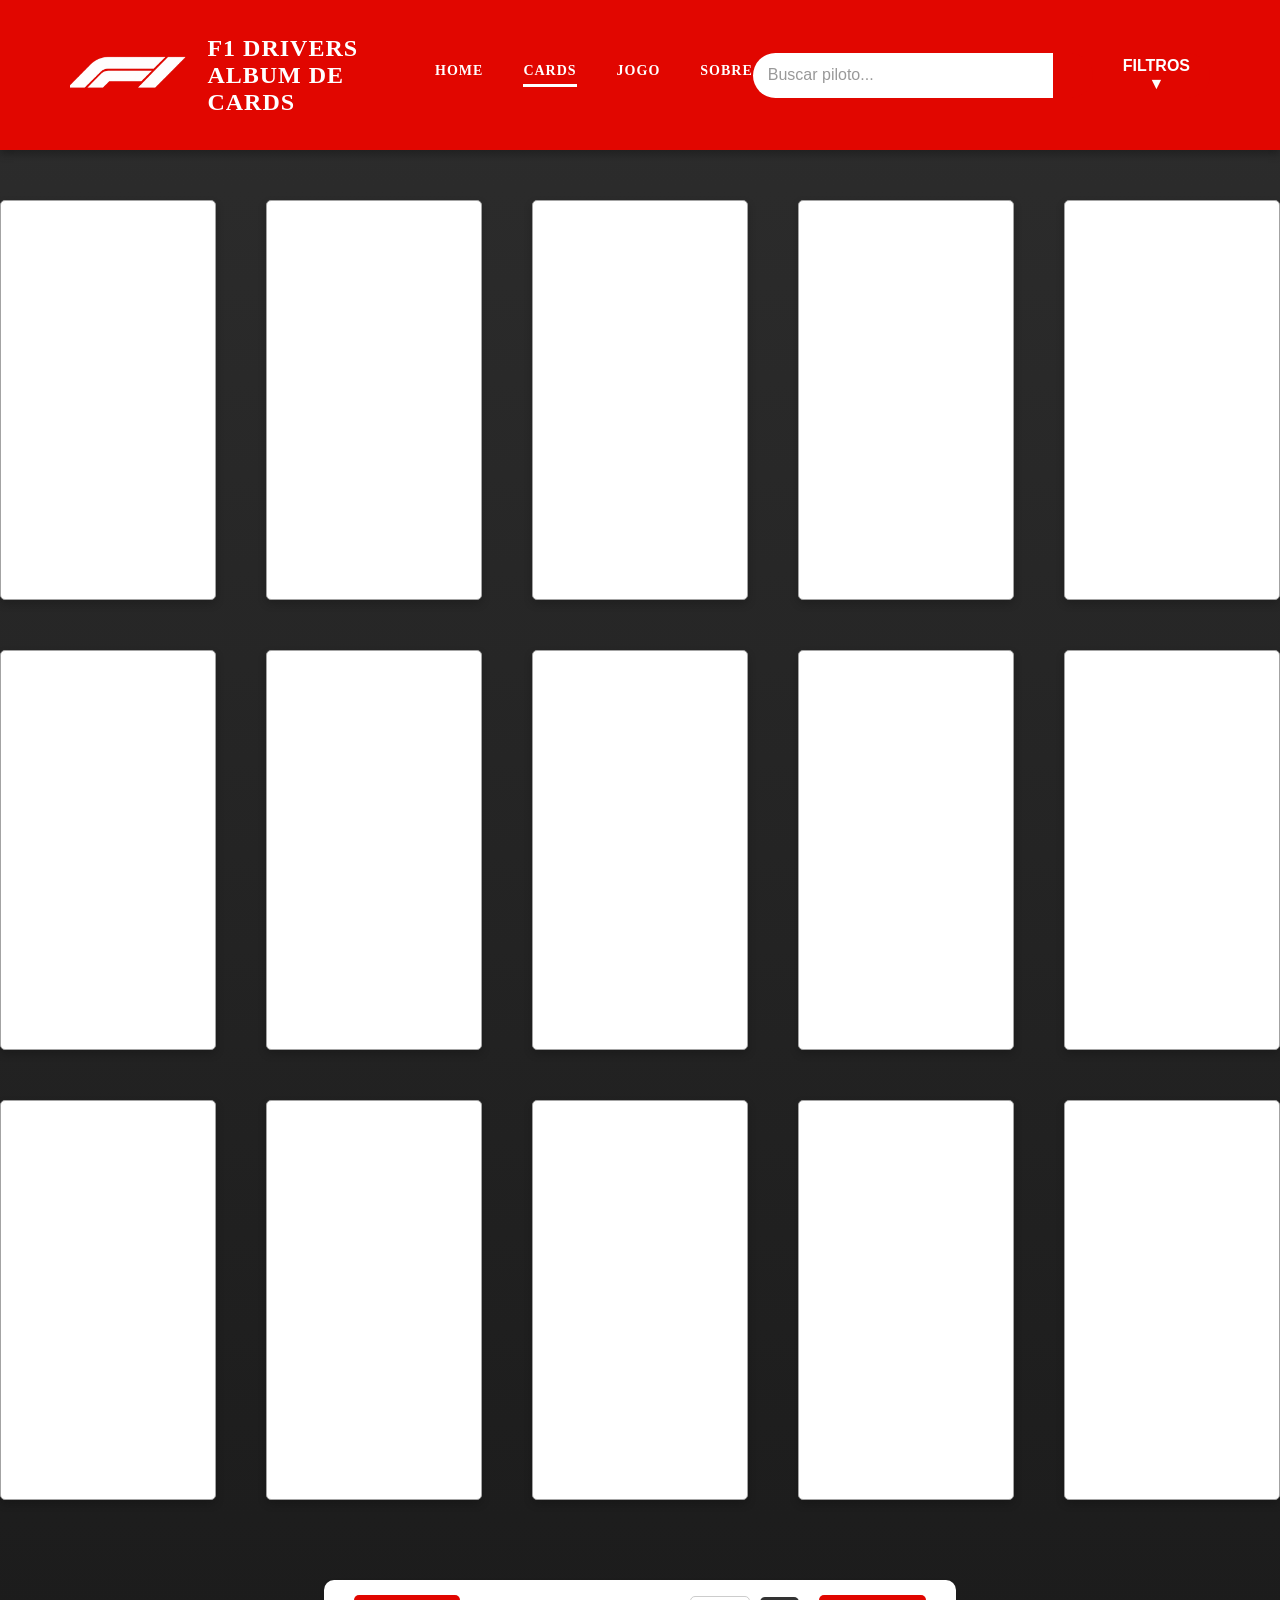
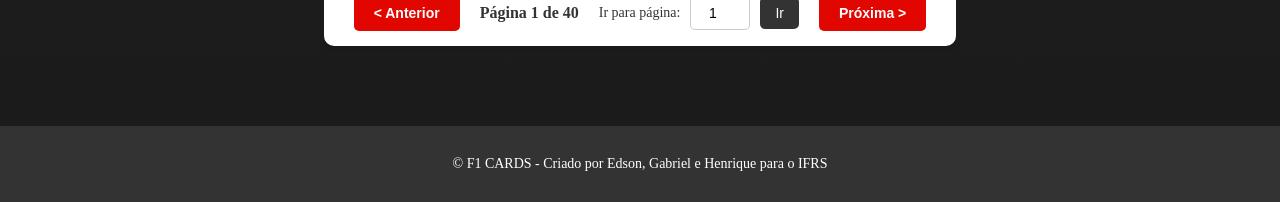
==== index.html @ ffd19ea7 "Initial commit" ====
<!DOCTYPE html>
<html lang="en">
<head>
    <meta charset="UTF-8">
    <meta http-equiv="X-UA-Compatible" content="IE=edge">
    <meta name="viewport" content="width=device-width, initial-scale=1.0">
    <title>Cards</title>
</head>
    <link rel="stylesheet" href="styles.css">
    <link rel="stylesheet" href="prog.js">
<body>
    <div class="header">
        <div class="header-left">
            <div class="logo"><img src="f1logo.png"></div>
            <div class="header-title">F1 DRIVERS ALBUM DE CARDS</div>
        </div>
        <nav class="menu">
            <a href="#" class="menu-link">HOME</a>
            <a href="#" class="menu-link active">CARDS</a>
            <a href="#" class="menu-link">JOGO</a>
            <a href="#" class="menu-link">SOBRE</a>
        </nav>
        <div class="searchbar">
            <form action="">
                <input type="text" placeholder="Buscar piloto..." name="search">
                <button type="submit"><i class="fa fa-search"></i></button>
            </form>
            <button class="filter-btn">FILTROS ▼</button>
        </div>
    </div>
    <div class="corp-1">
        <div class="card"></div>
        <div class="card"></div>
        <div class="card"></div>
        <div class="card"></div>
        <div class="card"></div>
    </div>
    <div class="corp-2">
        <div class="card"></div>
        <div class="card"></div>
        <div class="card"></div>
        <div class="card"></div>
        <div class="card"></div>
    </div>
    <div class="corp-3">
        <div class="card"></div>
        <div class="card"></div>
        <div class="card"></div>
        <div class="card"></div>
        <div class="card"></div>
    </div>

    <div class="pagination-container">
        <div class="pagination">
            <button class="prev-next-btn">&lt; Anterior</button>
            <div class="page-info">Página 1 de 40</div>
            <div class="go-to-page">
                <span>Ir para página:</span>
                <input type="number" value="1" min="1" max="39">
                <button class="go-btn">Ir</button>
            </div>
            <button class="prev-next-btn">Próxima &gt;</button>
        </div>
    </div>

    <footer class="footer">
        <p>&copy; F1 CARDS - Criado por Edson, Gabriel e Henrique para o IFRS</p>
    </footer>
</body>
</html>
---- styles.css ----
* {box-sizing: border-box;}

body {
    margin: 0;
    background: linear-gradient(to bottom, #2d2d2d, #1a1a1a);
}

.header {
    position: static;
    background-color: #e10600;
    height: 150px;
    width: 100%;
    display: flex;
    justify-content: space-between;
    align-items: center;
    box-shadow: 0 4px 8px rgba(0, 0, 0, 0.3);
    padding: 0 70px;
}

.header-left {
    display: flex;
    align-items: center;
    gap: 20px;
}

.logo /*logotipo*/ {
    position: relative;
    display: flex;
    justify-content: baseline;
    height: 200px;
    width: 200px;
}

.header-title {
    color: white;
    font-size: 24px;
    font-weight: bold;
    letter-spacing: 1px;
}

.logo img {
    height: 100%;
    width: 100%;
    object-fit: contain;
}

.searchbar /*barra de pesquisa*/ {
    display: flex;
    align-items: center;
    gap: 10px;
}

.searchbar form {
    display: flex;
    align-items: center;
}

.searchbar input[type=text] /*o input da barra de pesquisa*/ {
    padding: 12px 15px;
    width: 300px;
    font-size: 16px;
    border: none;
    border-radius: 25px 0 0 25px;
    outline: none;
    height: 45px;
    background-color: #ffffff;
    color: #333;
}

.searchbar input[type=text]::placeholder {
    color: #999;
}

.searchbar button /*botão de busca*/ {
    padding: 0 20px;
    height: 45px;
    border: none;
    border-radius: 0 25px 25px 0;
    background: #e10600;
    color: white;
    cursor: pointer;
    display: flex;
    align-items: center;
    justify-content: center;
    font-size: 16px;
}

.searchbar button:hover /*botão ao colocar o mouse em cima*/{
    background: #ff1a1a;
}

.filter-btn {
    padding: 12px 20px;
    height: 45px;
    font-size: 14px;
    font-weight: bold;
    border: none;
    border-radius: 25px;
    background: #e10600;
    color: white;
    cursor: pointer;
    outline: none;
    transition: background-color 0.3s;
}

.filter-btn:hover {
    background: #ff1a1a;
}

.corp-1 /*container dos cards da 1° fileira horizontal*/{
    display: flex;
    justify-content: center;
    gap: 50px;
    margin-top: 50px;
}

.corp-2 /*container dos cards da 2° fileira horizontal*/{
    display: flex;
    justify-content: center;
    gap: 50px;
    margin-top: 50px;
}

.corp-3 /*container dos cards da 3° fileira horizontal*/{
    display: flex;
    justify-content: center;
    gap: 50px;
    margin-top: 50px;
}

.card /*os cards*/{
    background-color: rgb(255, 255, 255);
    height: 400px;
    width: 300px;
    border-radius: 5px;
    border: 1px solid rgb(163, 163, 163);
    box-shadow: 0 4px 8px rgba(0, 0, 0, 0.2);
}

.card:hover /*card ao colocar o mouse em cima*/{
    transform: scale(1.05); /*transição para efeito do card aumentar ao colocar o mouse em cima*/
    transition: .5s ease; /*tempo para completar essa transição*/
    border: 4px solid red;
}

.menu /*barra de menu*/{
    display: flex;
    gap: 40px;
}

.menu-link {
    color: white;
    text-decoration: none;
    font-size: 14px;
    font-weight: bold;
    letter-spacing: 1px;
    transition: all 0.3s;
    padding-bottom: 5px;
}

.menu-link:hover {
    color: #ffd700;
}

.menu-link.active {
    border-bottom: 3px solid white;
}

.pagination-container {
    display: flex;
    justify-content: center;
    margin-top: 80px;
    margin-bottom: 80px;
}

.pagination {
    display: flex;
    align-items: center;
    gap: 20px;
    background-color: white;
    padding: 15px 30px;
    border-radius: 10px;
    box-shadow: 0 2px 5px rgba(0, 0, 0, 0.1);
}

.prev-next-btn {
    padding: 10px 20px;
    background-color: #e10600;
    color: white;
    border: none;
    border-radius: 5px;
    cursor: pointer;
    font-size: 14px;
    font-weight: bold;
    transition: background-color 0.3s;
}

.prev-next-btn:hover {
    background-color: #ff1a1a;
}

.page-info {
    font-size: 16px;
    font-weight: bold;
    color: #333;
}

.go-to-page {
    display: flex;
    align-items: center;
    gap: 10px;
}

.go-to-page span {
    font-size: 14px;
    color: #333;
}

.go-to-page input {
    width: 60px;
    padding: 8px;
    border: 1px solid #ccc;
    border-radius: 5px;
    font-size: 14px;
    text-align: center;
}

.go-btn {
    padding: 8px 15px;
    background-color: #333;
    color: white;
    border: none;
    border-radius: 5px;
    cursor: pointer;
    font-size: 14px;
    transition: background-color 0.3s;
}

.go-btn:hover {
    background-color: #555;
}

.footer {
    background-color: #333;
    color: white;
    padding: 30px;
    text-align: center;
    margin-top: 50px;
}

.footer p {
    margin: 0;
    font-size: 14px;
}
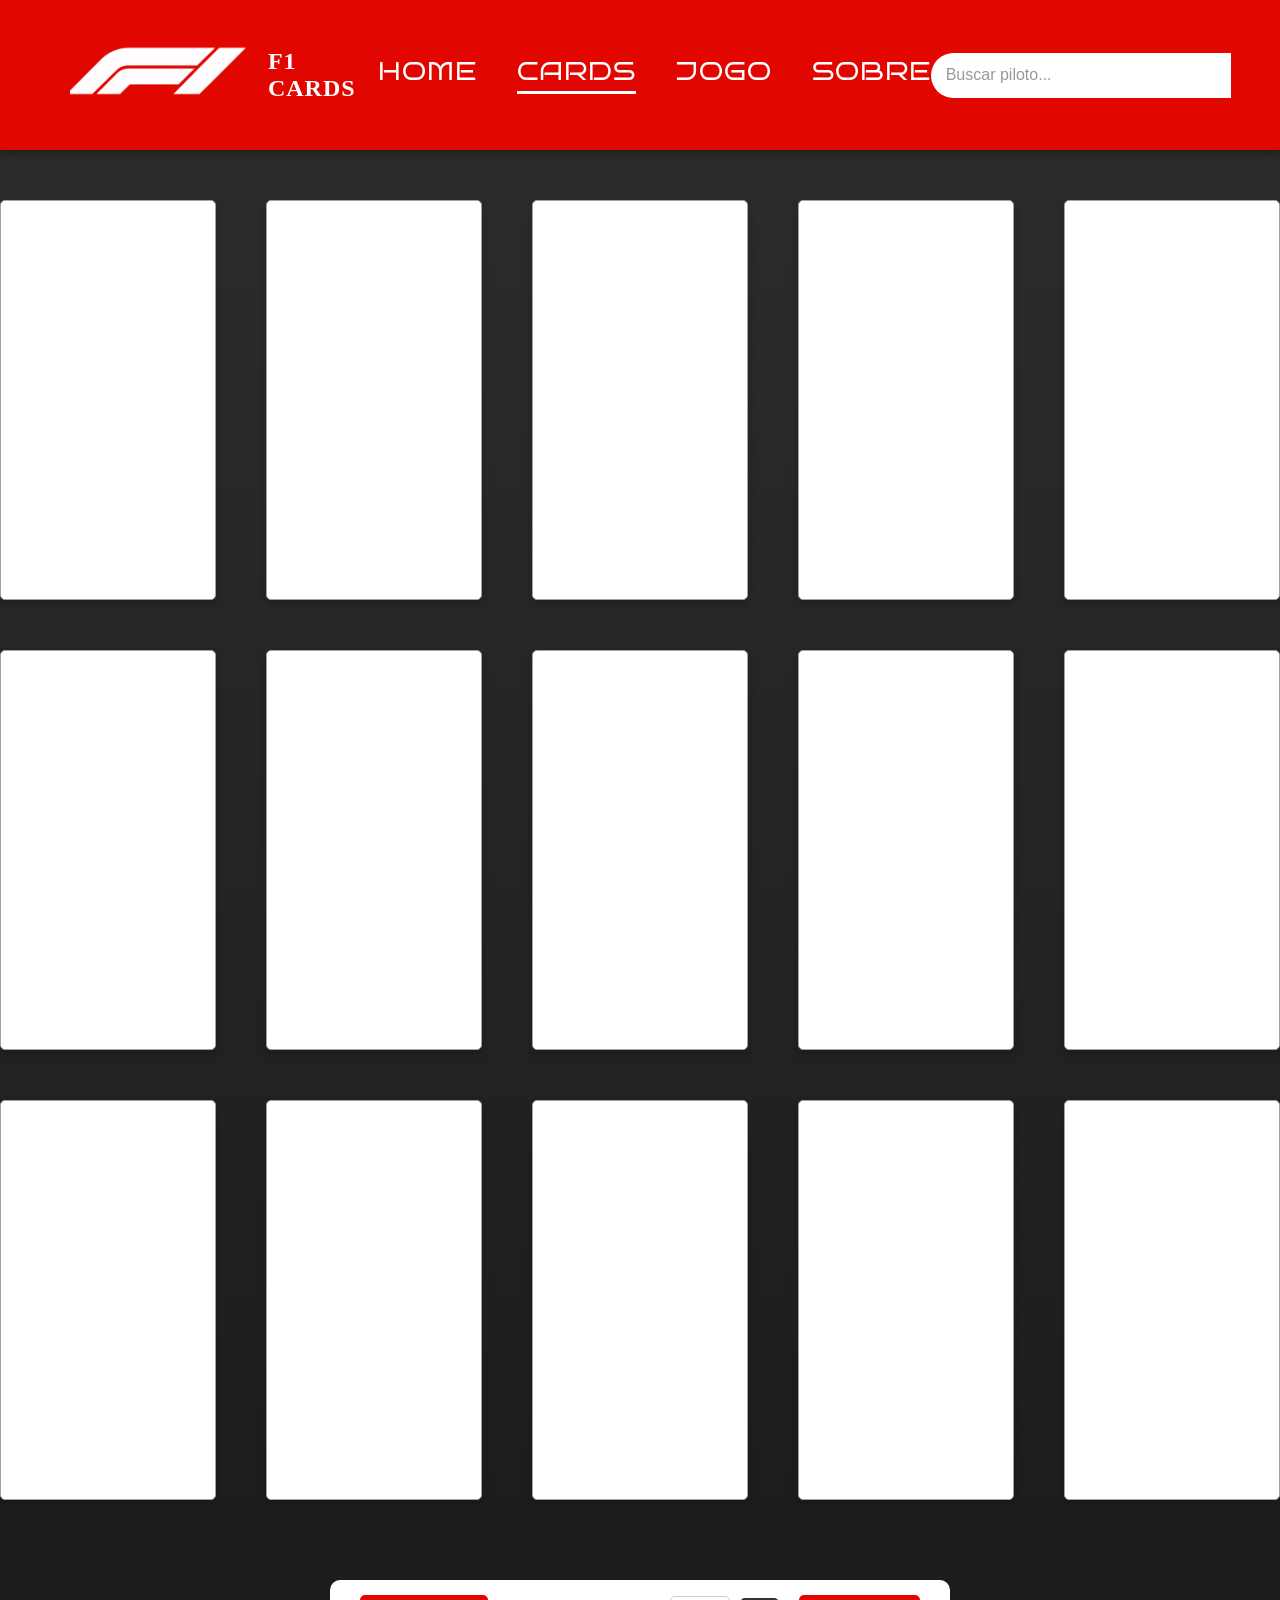
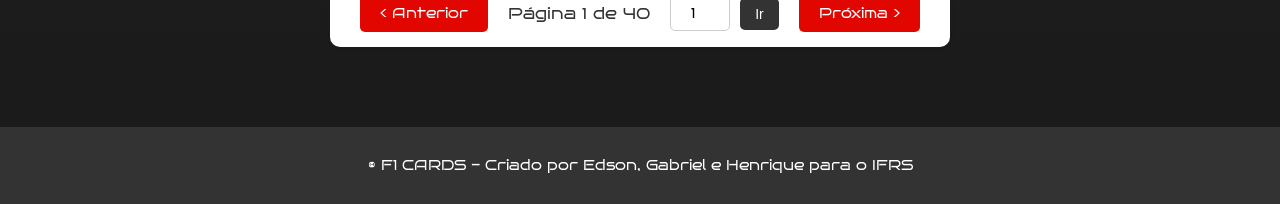
==== commit def6089e: "changes1" ====
--- a/index.html
+++ b/index.html
@@ -12,7 +12,7 @@
     <div class="header">
         <div class="header-left">
             <div class="logo"><img src="f1logo.png"></div>
-            <div class="header-title">F1 DRIVERS ALBUM DE CARDS</div>
+            <div class="header-title">F1 CARDS</div>
         </div>
         <nav class="menu">
             <a href="#" class="menu-link">HOME</a>
@@ -55,7 +55,6 @@
             <button class="prev-next-btn">&lt; Anterior</button>
             <div class="page-info">Página 1 de 40</div>
             <div class="go-to-page">
-                <span>Ir para página:</span>
                 <input type="number" value="1" min="1" max="39">
                 <button class="go-btn">Ir</button>
             </div>
--- a/styles.css
+++ b/styles.css
@@ -1,3 +1,4 @@
+@import url('https://fonts.googleapis.com/css2?family=Bruno+Ace&display=swap');
 * {box-sizing: border-box;}
 
 body {
@@ -5,7 +6,7 @@
     background: linear-gradient(to bottom, #2d2d2d, #1a1a1a);
 }
 
-.header {
+.header /*cabeçalho*/{
     position: static;
     background-color: #e10600;
     height: 150px;
@@ -151,15 +152,20 @@
 .menu-link {
     color: white;
     text-decoration: none;
-    font-size: 14px;
-    font-weight: bold;
+    font-family: "Bruno Ace", sans-serif;
+    font-weight: 400;
+    font-style: normal;
+    font-size: 25px;
     letter-spacing: 1px;
     transition: all 0.3s;
     padding-bottom: 5px;
 }
 
 .menu-link:hover {
-    color: #ffd700;
+    color: #ffffff;
+    background-color: #d10700;
+    padding: 2px;
+    border-radius: 5px;
 }
 
 .menu-link.active {
@@ -190,8 +196,10 @@
     border: none;
     border-radius: 5px;
     cursor: pointer;
-    font-size: 14px;
-    font-weight: bold;
+    font-family: "Bruno Ace", sans-serif;
+    font-weight: 400;
+    font-style: normal;
+    font-size: 14px;
     transition: background-color 0.3s;
 }
 
@@ -201,7 +209,9 @@
 
 .page-info {
     font-size: 16px;
-    font-weight: bold;
+    font-family: "Bruno Ace", sans-serif;
+    font-weight: 400;
+    font-style: normal;
     color: #333;
 }
 
@@ -221,6 +231,9 @@
     padding: 8px;
     border: 1px solid #ccc;
     border-radius: 5px;
+    font-family: "Bruno Ace", sans-serif;
+    font-weight: 400;
+    font-style: normal;
     font-size: 14px;
     text-align: center;
 }
@@ -250,5 +263,8 @@
 
 .footer p {
     margin: 0;
+    font-family: "Bruno Ace", sans-serif;
+    font-weight: 400;
+    font-style: normal;
     font-size: 14px;
 }
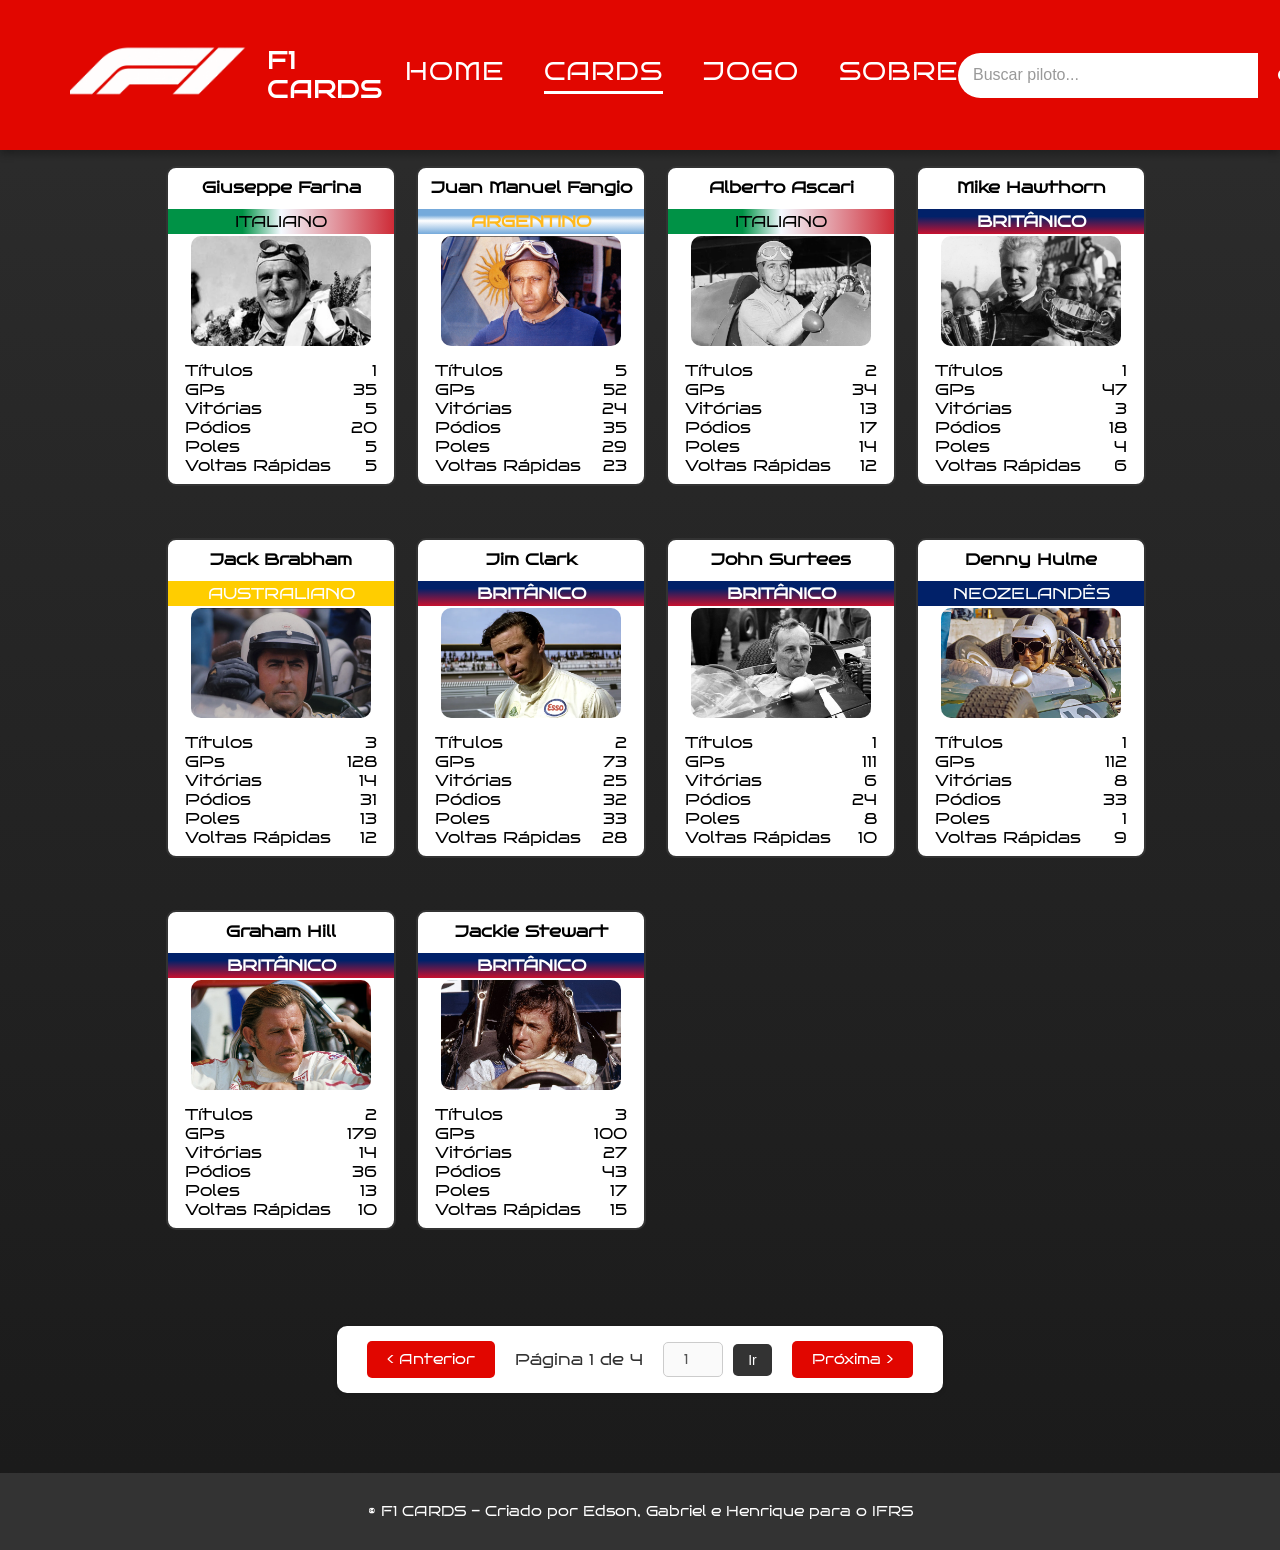
==== commit 62ac559e: "feature: adicionar paginação e busca por nome do piloto" ====
--- a/index.html
+++ b/index.html
@@ -1,64 +1,52 @@
 <!DOCTYPE html>
-<html lang="en">
+<html lang="pt-BR">
 <head>
     <meta charset="UTF-8">
     <meta http-equiv="X-UA-Compatible" content="IE=edge">
     <meta name="viewport" content="width=device-width, initial-scale=1.0">
+    <link rel="stylesheet" href="https://cdnjs.cloudflare.com/ajax/libs/font-awesome/4.7.0/css/font-awesome.min.css">
+    <link rel="stylesheet" href="./assets/css/header.css">
+    <link rel="stylesheet" href="./assets/css/styles.css">
+    <link rel="stylesheet" href="./assets/css/footer.css">
+    <link rel="stylesheet" href="./assets/css/index.css">
+    <link rel="stylesheet" href="./assets/css/nationalityFlag.css">
     <title>Cards</title>
 </head>
-    <link rel="stylesheet" href="styles.css">
-    <link rel="stylesheet" href="prog.js">
 <body>
     <div class="header">
         <div class="header-left">
-            <div class="logo"><img src="f1logo.png"></div>
+            <div class="logo"><img src="./assets/images/f1logo.png" alt="Logo do F1 Cards"></div>
             <div class="header-title">F1 CARDS</div>
         </div>
         <nav class="menu">
-            <a href="#" class="menu-link">HOME</a>
-            <a href="#" class="menu-link active">CARDS</a>
-            <a href="#" class="menu-link">JOGO</a>
+            <a href="./index.html" class="menu-link">HOME</a>
+            <a href="./index.html" class="menu-link active">CARDS</a>
+            <a href="./game/menu.html" class="menu-link">JOGO</a>
             <a href="#" class="menu-link">SOBRE</a>
         </nav>
         <div class="searchbar">
-            <form action="">
-                <input type="text" placeholder="Buscar piloto..." name="search">
+            <form onsubmit="searchDrivers(event)">
+                <input id="input-search" type="text" placeholder="Buscar piloto..." name="search">
                 <button type="submit"><i class="fa fa-search"></i></button>
             </form>
             <button class="filter-btn">FILTROS ▼</button>
         </div>
     </div>
-    <div class="corp-1">
-        <div class="card"></div>
-        <div class="card"></div>
-        <div class="card"></div>
-        <div class="card"></div>
-        <div class="card"></div>
-    </div>
-    <div class="corp-2">
-        <div class="card"></div>
-        <div class="card"></div>
-        <div class="card"></div>
-        <div class="card"></div>
-        <div class="card"></div>
-    </div>
-    <div class="corp-3">
-        <div class="card"></div>
-        <div class="card"></div>
-        <div class="card"></div>
-        <div class="card"></div>
-        <div class="card"></div>
-    </div>
+
+    <main class="main">
+        
+    </main>
+    <div class="no-results hidden">Nenhum resultado encontrado :(</div>
 
     <div class="pagination-container">
         <div class="pagination">
-            <button class="prev-next-btn">&lt; Anterior</button>
+            <button class="prev-next-btn" onclick="previousPage()">&lt; Anterior</button>
             <div class="page-info">Página 1 de 40</div>
             <div class="go-to-page">
-                <input type="number" value="1" min="1" max="39">
-                <button class="go-btn">Ir</button>
+                <input disabled type="number" value="1" min="1" max="39">
+                <button disabled class="go-btn">Ir</button>
             </div>
-            <button class="prev-next-btn">Próxima &gt;</button>
+            <button class="prev-next-btn" onclick="nextPage()">Próxima &gt;</button>
         </div>
     </div>
 
@@ -66,4 +54,6 @@
         <p>&copy; F1 CARDS - Criado por Edson, Gabriel e Henrique para o IFRS</p>
     </footer>
 </body>
+<script src="../assets/js/data/driversData.js"></script>
+<script src="./assets/js/cards.js"></script>
 </html>
--- a/assets/css/header.css
+++ b/assets/css/header.css
@@ -0,0 +1,130 @@
+.header /*cabeçalho*/{
+  position: static;
+  background-color: #e10600;
+  height: 150px;
+  width: 100%;
+  display: flex;
+  justify-content: space-between;
+  align-items: center;
+  box-shadow: 0 4px 8px rgba(0, 0, 0, 0.3);
+  padding: 0 70px;
+}
+
+.header-left {
+  display: flex;
+  align-items: center;
+  gap: 20px;
+}
+
+.logo /*logotipo*/ {
+  position: relative;
+  display: flex;
+  justify-content: baseline;
+  height: 200px;
+  width: 200px;
+}
+
+.header-title {
+  color: white;
+  font-size: 24px;
+  font-weight: bold;
+  letter-spacing: 1px;
+}
+
+.logo img {
+  height: 100%;
+  width: 100%;
+  object-fit: contain;
+}
+
+.searchbar /*barra de pesquisa*/ {
+  display: flex;
+  align-items: center;
+  gap: 10px;
+}
+
+.searchbar form {
+/* .searchbar div { */
+  display: flex;
+  align-items: center;
+}
+
+.searchbar input[type=text] /*o input da barra de pesquisa*/ {
+  padding: 12px 15px;
+  width: 300px;
+  font-size: 16px;
+  border: none;
+  border-radius: 25px 0 0 25px;
+  outline: none;
+  height: 45px;
+  background-color: #ffffff;
+  color: #333;
+}
+
+.searchbar input[type=text]::placeholder {
+  color: #999;
+}
+
+.searchbar button /*botão de busca*/ {
+  padding: 0 20px;
+  height: 45px;
+  border: none;
+  border-radius: 0 25px 25px 0;
+  background: #e10600;
+  color: white;
+  cursor: pointer;
+  display: flex;
+  align-items: center;
+  justify-content: center;
+  font-size: 16px;
+}
+
+.searchbar button:hover /*botão ao colocar o mouse em cima*/{
+  background: #ff1a1a;
+}
+
+.filter-btn {
+  padding: 12px 20px;
+  height: 45px;
+  font-size: 14px;
+  font-weight: bold;
+  border: none;
+  border-radius: 25px;
+  background: #e10600;
+  color: white;
+  cursor: pointer;
+  outline: none;
+  transition: background-color 0.3s;
+}
+
+.filter-btn:hover {
+  background: #ff1a1a;
+}
+
+.menu /*barra de menu*/{
+  display: flex;
+  gap: 40px;
+}
+
+.menu-link {
+  color: white;
+  text-decoration: none;
+  font-family: "Bruno Ace", sans-serif;
+  font-weight: 400;
+  font-style: normal;
+  font-size: 25px;
+  letter-spacing: 1px;
+  transition: all 0.3s;
+  padding-bottom: 5px;
+}
+
+.menu-link:hover {
+  color: #ffffff;
+  background-color: #d10700;
+  padding: 2px;
+  border-radius: 5px;
+}
+
+.menu-link.active {
+  border-bottom: 3px solid white;
+}
--- a/assets/css/styles.css
+++ b/assets/css/styles.css
@@ -0,0 +1,11 @@
+@import url('https://fonts.googleapis.com/css2?family=Bruno+Ace&display=swap');
+
+* {
+    box-sizing: border-box;
+}
+
+body {
+    margin: 0;
+    background: linear-gradient(to bottom, #2d2d2d, #1a1a1a);
+    font-family: "Bruno Ace", sans-serif;
+}
--- a/assets/css/footer.css
+++ b/assets/css/footer.css
@@ -0,0 +1,14 @@
+.footer {
+  background-color: #333;
+  color: white;
+  padding: 30px;
+  text-align: center;
+}
+
+.footer p {
+  margin: 0;
+  font-family: "Bruno Ace", sans-serif;
+  font-weight: 400;
+  font-style: normal;
+  font-size: 14px;
+}
--- a/assets/css/index.css
+++ b/assets/css/index.css
@@ -0,0 +1,169 @@
+.main {
+  display: grid;
+  grid-template-columns: repeat(5, 230px); /* largura do card */
+  gap: 20px;
+  justify-content: center;
+}
+
+.no-results {
+  width: 100%;
+  height: 600px;
+  text-align: center;
+  padding-top: 200px;
+  font-size: 3rem;
+  color: white;
+}
+
+@media (max-width: 1280px) {
+  .main {
+      grid-template-columns: repeat(4, 230px); 
+  }
+}
+
+@media (max-width: 1080px) {
+  .main {
+      grid-template-columns: repeat(3, 230px); 
+  }
+}
+
+@media (max-width: 760px) {
+  .main {
+      grid-template-columns: repeat(2, 230px); 
+  }
+}
+
+.card {
+  width: 230px;
+  height: 320px;
+  border: 2px solid rgb(0, 0, 0, 0.8);
+  border-radius: 10px;
+  background-color: #ffffff;
+  margin: 1rem;
+
+  display: flex;
+  flex-direction: column;
+  align-items: center;
+}
+
+.card:hover {
+  cursor: pointer;
+}
+
+.driver-image {
+  width: 180px;
+  height: 110px;
+}
+
+.driver-image img {
+  width: 100%;
+  height: 100%;
+  border-radius: 10px;
+  object-fit: cover;
+}
+
+.driver-stats {
+  padding: 15px 0;
+  width: 85%;
+}
+
+.stat {
+  display: flex;
+  justify-content: space-between;
+}
+
+.driver-name {
+  margin: 10px 0
+}
+
+.nationality {
+  margin: 2px 0;
+  padding: 3px 0;
+  width: 100%;
+  text-align: center;
+  color: #ffffff;
+}
+
+.pagination-container {
+  display: flex;
+  justify-content: center;
+  margin-top: 80px;
+  margin-bottom: 80px;
+}
+
+.pagination {
+  display: flex;
+  align-items: center;
+  gap: 20px;
+  background-color: white;
+  padding: 15px 30px;
+  border-radius: 10px;
+  box-shadow: 0 2px 5px rgba(0, 0, 0, 0.1);
+}
+
+.prev-next-btn {
+  padding: 10px 20px;
+  background-color: #e10600;
+  color: white;
+  border: none;
+  border-radius: 5px;
+  cursor: pointer;
+  font-family: "Bruno Ace", sans-serif;
+  font-weight: 400;
+  font-style: normal;
+  font-size: 14px;
+  transition: background-color 0.3s;
+}
+
+.prev-next-btn:hover {
+  background-color: #ff1a1a;
+}
+
+.page-info {
+  font-size: 16px;
+  font-family: "Bruno Ace", sans-serif;
+  font-weight: 400;
+  font-style: normal;
+  color: #333;
+}
+
+.go-to-page {
+  display: flex;
+  align-items: center;
+  gap: 10px;
+}
+
+.go-to-page span {
+  font-size: 14px;
+  color: #333;
+}
+
+.go-to-page input {
+  width: 60px;
+  padding: 8px;
+  border: 1px solid #ccc;
+  border-radius: 5px;
+  font-family: "Bruno Ace", sans-serif;
+  font-weight: 400;
+  font-style: normal;
+  font-size: 14px;
+  text-align: center;
+}
+
+.go-btn {
+  padding: 8px 15px;
+  background-color: #333;
+  color: white;
+  border: none;
+  border-radius: 5px;
+  cursor: pointer;
+  font-size: 14px;
+  transition: background-color 0.3s;
+}
+
+.go-btn:hover {
+  background-color: #555;
+}
+
+.hidden {
+  display: none;
+}
--- a/assets/css/nationalityFlag.css
+++ b/assets/css/nationalityFlag.css
@@ -0,0 +1,74 @@
+.argentina {
+  background: linear-gradient(#75AADB 25%, #ffffff 47%, #75AADB 100%);
+  color: #FFB81C;
+  font-weight: bold;
+}
+
+.dourado_australiano {
+  background-color: #FFCD00;
+}
+
+.azul_neozelandes {
+  background-color: #012169;
+}
+
+.alemanha {
+  background: linear-gradient(#000000 25%, #dd0000 47%, #ffcc00 100%);
+}
+
+.italia {
+  background: linear-gradient(to right, #009246 33%, #f4f9ff 50%, #ce2b37 100%);
+  color: #000000;
+}
+
+.holanda {
+  background-color: #ff8700;
+}
+
+.gra_bretanha {
+  background: linear-gradient(#012169 30%, #C8102E 100%);
+  color: #ffffff;
+  font-weight: bold;
+}
+
+.brasil {
+  background: linear-gradient(#009440 40%,#ffcb00 80%);
+  font-weight: bold;
+}
+
+.austria {
+  background: linear-gradient(#ef3340 25%,#ffffff 50%, #ef3340 80%);
+  font-weight: bold;
+  color: #000000;
+}
+
+.americano {
+  background-color: #002147;
+}
+
+.africa-do-sul {
+  background: linear-gradient(150deg, #de3831 10%,#007a4d 30%, #002395 60%, #ffb612 85%, #000000 100%);
+}
+
+.finlandia {
+  background: linear-gradient(#002f6c 40%,#ffffff 60%, #002f6c 70%);
+  color: #ffffff;
+  font-weight: bold;
+}
+
+.franca {
+  background: linear-gradient(to right, #0055a4 33%,#ffffff 33%,#ffffff 66%, #ef4135 66%);
+  color: #000000;
+  font-weight: bold;
+}
+
+.canada {
+  background: linear-gradient(to right, #d80621 25%,#ffffff 25%,#ffffff 75%, #d80621 75%);
+  color: #000000;
+  font-weight: bold;
+}
+
+.espanha {
+  background: linear-gradient(#AA151B 25%,#F4EA09 35%, #F4EA09 45%, #AA151B 70%);
+  font-weight: bold;
+}
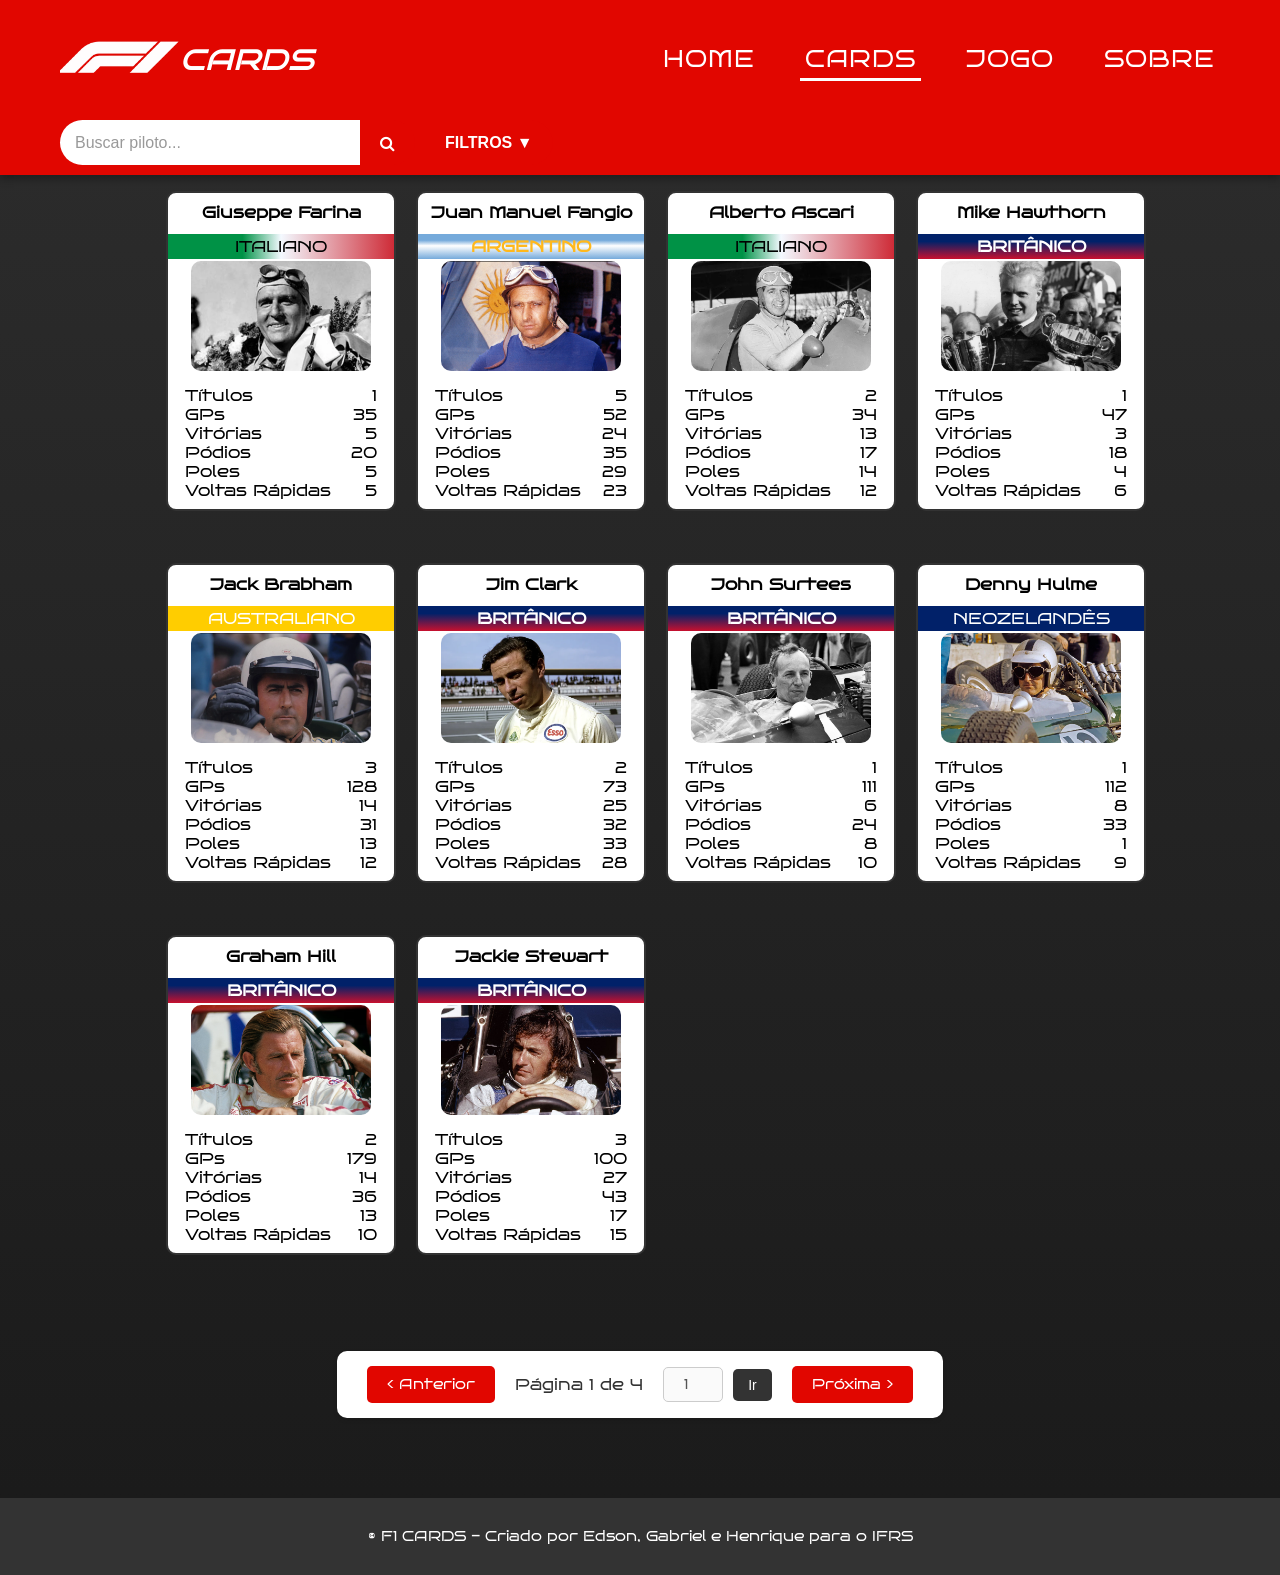
==== commit 4fdc0b1e: "feature: adicionar reponsividade do header" ====
--- a/index.html
+++ b/index.html
@@ -13,29 +13,50 @@
     <title>Cards</title>
 </head>
 <body>
-    <div class="header">
-        <div class="header-left">
-            <div class="logo"><img src="./assets/images/f1logo.png" alt="Logo do F1 Cards"></div>
-            <div class="header-title">F1 CARDS</div>
+    <header class="header">
+        <div class="header-main">
+            <div class="header-left">
+                <div class="logo"><img src="./assets/images/f1logo.png" alt="Logo do F1 Cards"></div>
+                <div class="header-title">CARDS</div>
+            </div>
+            <nav class="menu">
+                <button class="menu-button fa fa-bars" onclick="openMenu()"></button>
+
+                <div class="menu-list">
+                    <a href="./index.html" class="menu-link">HOME</a>
+                    <a href="./index.html" class="menu-link active">CARDS</a>
+                    <a href="./game/menu.html" class="menu-link">JOGO</a>
+                    <a href="#" class="menu-link">SOBRE</a>
+                </div>
+            </nav>
         </div>
-        <nav class="menu">
-            <a href="./index.html" class="menu-link">HOME</a>
-            <a href="./index.html" class="menu-link active">CARDS</a>
-            <a href="./game/menu.html" class="menu-link">JOGO</a>
-            <a href="#" class="menu-link">SOBRE</a>
-        </nav>
         <div class="searchbar">
             <form onsubmit="searchDrivers(event)">
                 <input id="input-search" type="text" placeholder="Buscar piloto..." name="search">
-                <button type="submit"><i class="fa fa-search"></i></button>
+                <button class="d-btn" type="submit"><i class="fa fa-search"></i></button>
             </form>
-            <button class="filter-btn">FILTROS ▼</button>
+            <div class="filter-container">
+                <button class="d-btn filter-btn" onclick="openFilterMenu()">FILTROS ▼</button>
+
+                <div class="filter-menu">
+                    <button class="filter-menu-btn" onclick="applyDriverFilter(titlesDescSort)">Títulos</button>
+                    <button class="filter-menu-btn" onclick="applyDriverFilter(gpsDescSort)">GPs</button>
+                    <button class="filter-menu-btn" onclick="applyDriverFilter(victoriesDescSort)">Vitórias</button>
+                    <button class="filter-menu-btn" onclick="applyDriverFilter(podiumsDescSort)">Pódios</button>
+                    <button class="filter-menu-btn" onclick="applyDriverFilter(polePositionDescSort)">Poles</button>
+                    <button class="filter-menu-btn" onclick="applyDriverFilter(fastestLapDescSort)">Voltas Rápidas</button>
+                </div>
+            </div>
         </div>
-    </div>
+    </header>
 
     <main class="main">
         
     </main>
+    <!-- 
+    A div abaixo serve para informar que 
+    a busca por nome não retornou resultado.
+    -->
     <div class="no-results hidden">Nenhum resultado encontrado :(</div>
 
     <div class="pagination-container">
@@ -56,4 +77,5 @@
 </body>
 <script src="../assets/js/data/driversData.js"></script>
 <script src="./assets/js/cards.js"></script>
+<script src="./assets/js/header.js"></script>
 </html>
--- a/assets/css/header.css
+++ b/assets/css/header.css
@@ -1,32 +1,34 @@
 .header /*cabeçalho*/{
   position: static;
   background-color: #e10600;
-  height: 150px;
   width: 100%;
+  box-shadow: 0 4px 8px rgba(0, 0, 0, 0.3);
+  padding: 0px 60px 10px 60px;
+}
+
+.header-main {
   display: flex;
   justify-content: space-between;
   align-items: center;
-  box-shadow: 0 4px 8px rgba(0, 0, 0, 0.3);
-  padding: 0 70px;
 }
 
 .header-left {
   display: flex;
   align-items: center;
-  gap: 20px;
 }
 
 .logo /*logotipo*/ {
   position: relative;
   display: flex;
   justify-content: baseline;
-  height: 200px;
-  width: 200px;
+  height: 120px;
+  width: 120px;
 }
 
 .header-title {
   color: white;
-  font-size: 24px;
+  font-size: 28px;
+  font-style: italic;
   font-weight: bold;
   letter-spacing: 1px;
 }
@@ -65,7 +67,7 @@
   color: #999;
 }
 
-.searchbar button /*botão de busca*/ {
+.searchbar .d-btn /*botão de busca*/ {
   padding: 0 20px;
   height: 45px;
   border: none;
@@ -79,7 +81,7 @@
   font-size: 16px;
 }
 
-.searchbar button:hover /*botão ao colocar o mouse em cima*/{
+.searchbar .d-btn:hover /*botão ao colocar o mouse em cima*/{
   background: #ff1a1a;
 }
 
@@ -101,9 +103,39 @@
   background: #ff1a1a;
 }
 
-.menu /*barra de menu*/{
+.filter-menu {
+  display: none;
+  position: absolute;
+  min-width: 150px;
+  background-color: white;
+  flex-direction: column;
+}
+
+.filter-menu.open {
+  display: flex;
+}
+
+.filter-menu-btn {
+  padding: 10px;
+  background-color: white;
+  border: none;
+  color: black;
+}
+
+.filter-menu-btn:hover {
+  cursor: pointer;
+  background-color: #ff1a1a;
+  color: white;
+  font-weight: bold;
+}
+
+.menu-list /*barra de menu*/{
   display: flex;
   gap: 40px;
+}
+
+.menu-button {
+  display: none;
 }
 
 .menu-link {
@@ -112,19 +144,76 @@
   font-family: "Bruno Ace", sans-serif;
   font-weight: 400;
   font-style: normal;
-  font-size: 25px;
+  font-size: 23px;
   letter-spacing: 1px;
   transition: all 0.3s;
-  padding-bottom: 5px;
+  padding: 5px 5px;
 }
 
 .menu-link:hover {
   color: #ffffff;
-  background-color: #d10700;
-  padding: 2px;
+  background-color: #ff1a1a;
   border-radius: 5px;
 }
 
 .menu-link.active {
   border-bottom: 3px solid white;
+}
+
+@media (max-width: 1024px) {
+  .menu-button {
+    display: block;
+    background-color: transparent;
+    border: none;
+    color: white;
+    padding: 4px 9px 4px 9px;
+    font-size: 2rem;
+  }
+
+  .menu-button:hover {
+    cursor: pointer;
+    background-color: #ff1a1a;
+    border-radius: 10px;
+  }
+
+  .menu-list.open {
+    display: flex;
+  }
+
+  .menu-list {
+    width: 200px;
+    height: 80vh;
+    background-color: #ffffff;
+    display: none;
+    flex-direction: column;
+    align-items: center;
+    position: absolute;
+    right: 0;
+    gap: 0px;
+    z-index: 3;
+  }
+  
+  .menu-link:hover {
+    border-radius: 0px;
+  }
+
+  .menu-link {
+    color: black;
+    width: 100%;
+    text-align: center;
+    padding: 10px 10px;
+  }
+
+}
+
+@media (max-width: 768px) {
+  .searchbar input[type=text] /*o input da barra de pesquisa*/ {
+    width: 200px;
+  }
+}
+
+@media (max-width: 520px) {
+  .searchbar input[type=text] /*o input da barra de pesquisa*/ {
+    width: 180px;
+  }
 }
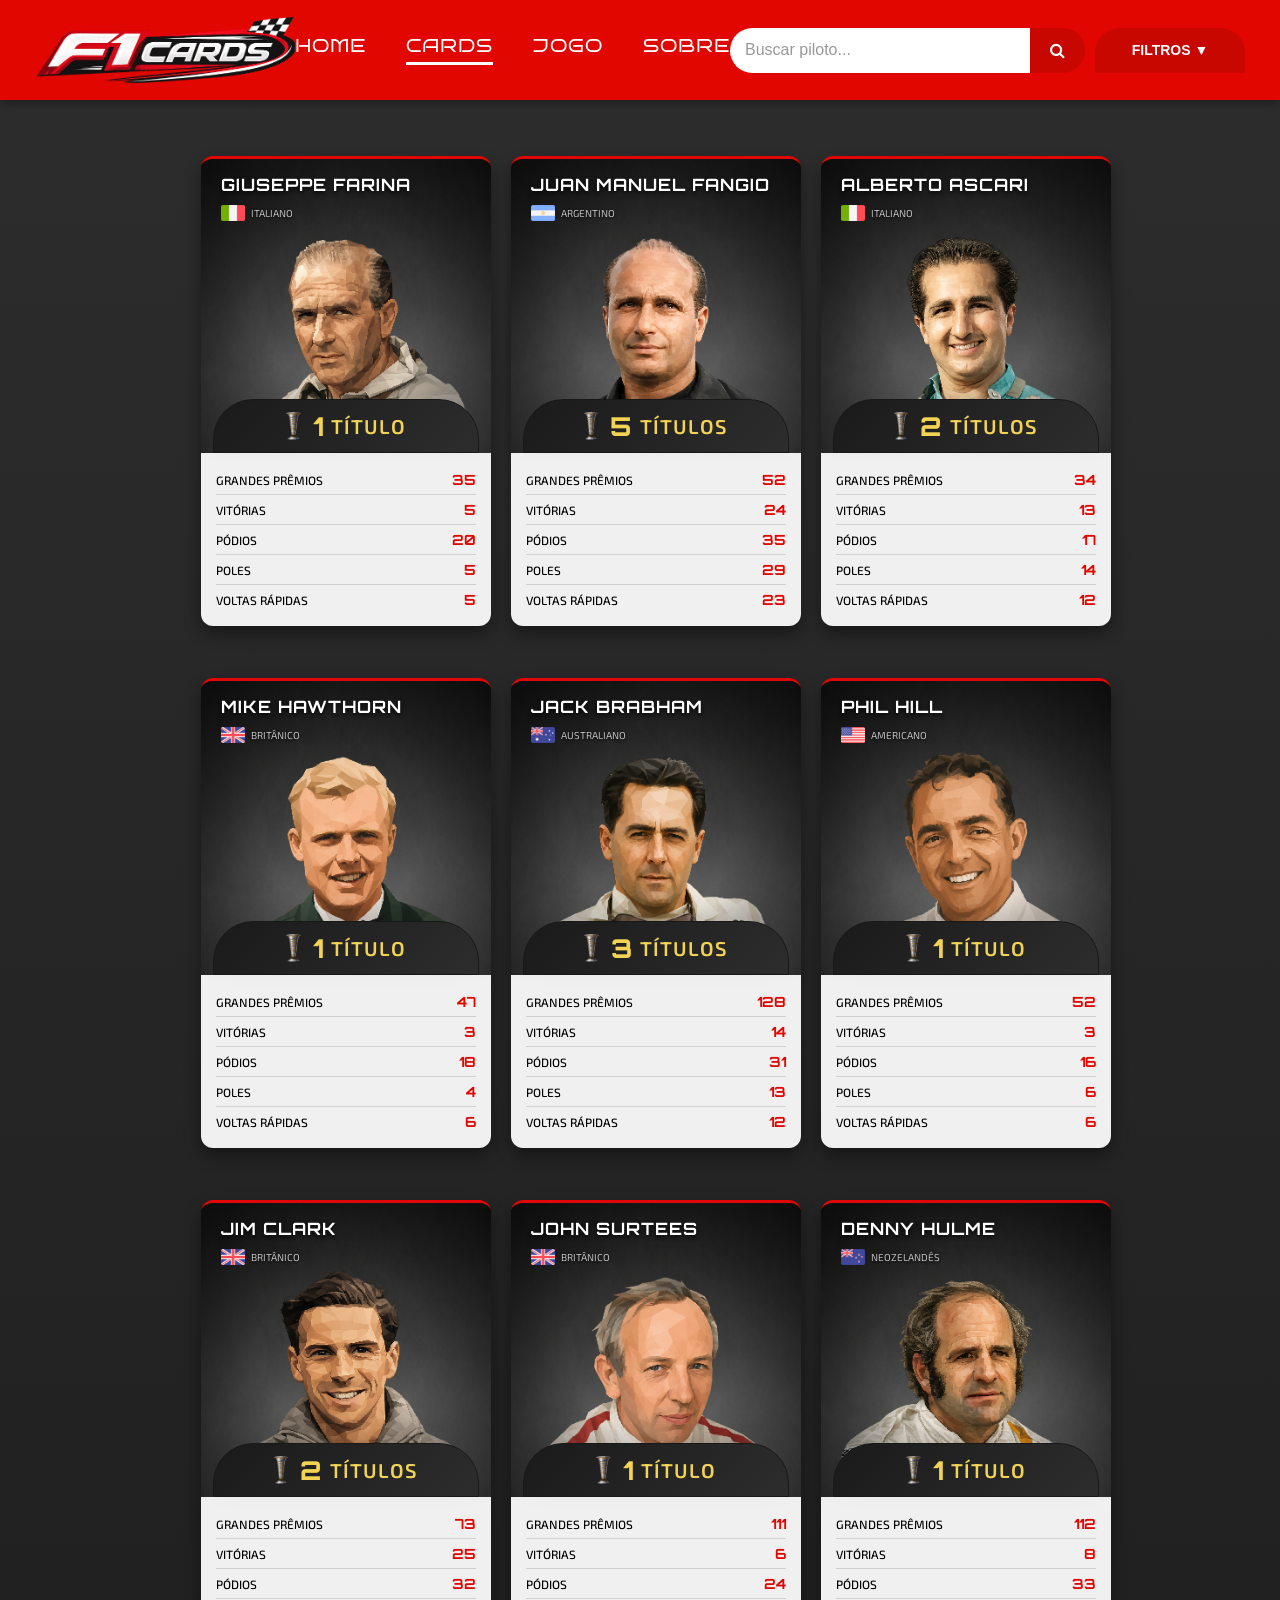
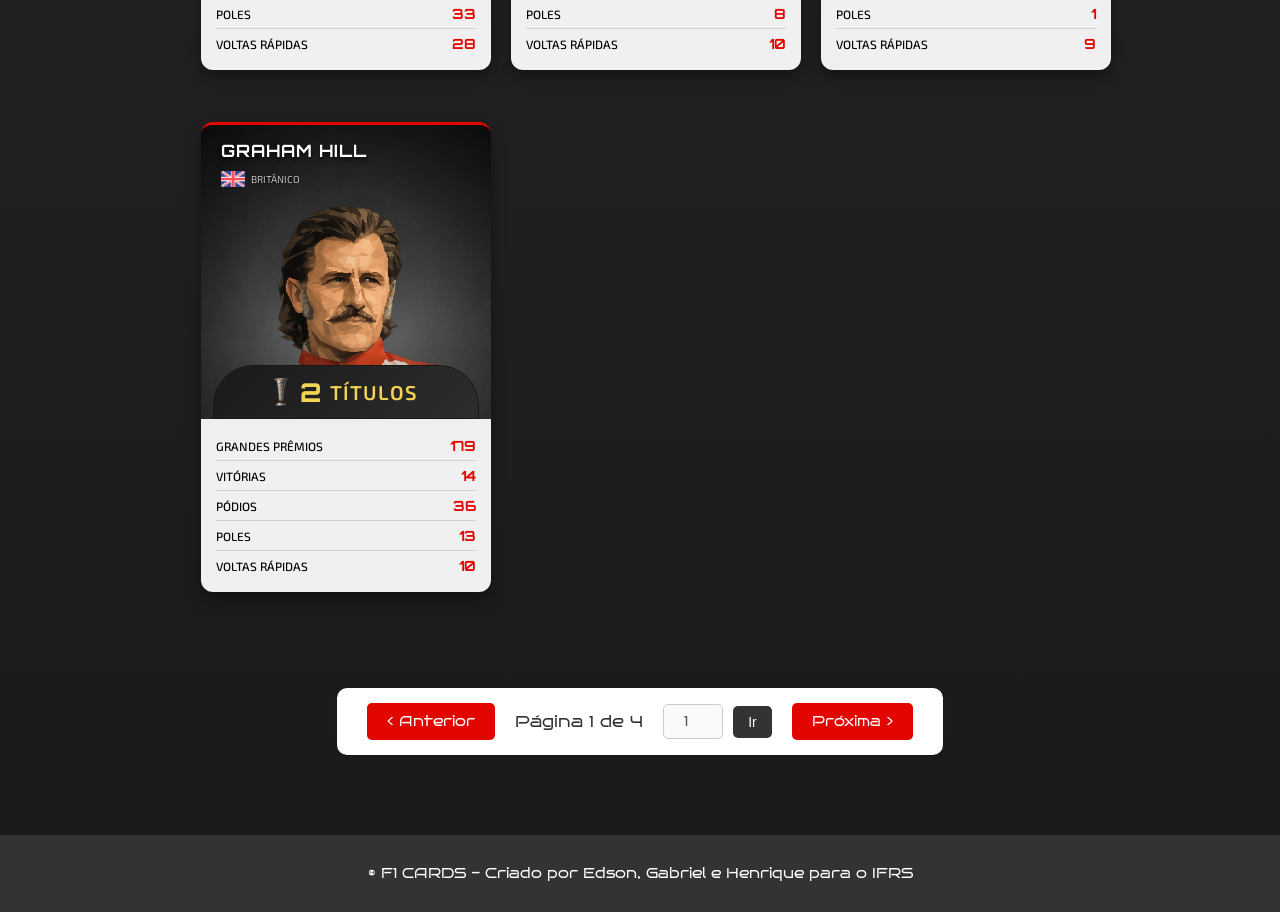
==== commit ac39e367: "Alterações gerais" ====
--- a/index.html
+++ b/index.html
@@ -13,34 +13,27 @@
     <title>Cards</title>
 </head>
 <body>
-    <header class="header">
-        <div class="header-main">
-            <div class="header-left">
-                <div class="logo"><img src="./assets/images/f1logo.png" alt="Logo do F1 Cards"></div>
-                <div class="header-title">CARDS</div>
-            </div>
-            <nav class="menu">
-                <button class="menu-button fa fa-bars" onclick="openMenu()"></button>
-
-                <div class="menu-list">
-                    <a href="./index.html" class="menu-link">HOME</a>
-                    <a href="./index.html" class="menu-link active">CARDS</a>
-                    <a href="./game/menu.html" class="menu-link">JOGO</a>
-                    <a href="#" class="menu-link">SOBRE</a>
-                </div>
-            </nav>
+    <div class="header">
+        <div class="header-left">
+            <div class="logo"><img src="./assets/images/f1logo.png" alt="Logo do F1 Cards"></div>
         </div>
+        <nav class="menu">
+            <a href="./index.html" class="menu-link">HOME</a>
+            <a href="./index.html" class="menu-link active">CARDS</a>
+            <a href="./game/menu.html" class="menu-link">JOGO</a>
+            <a href="#" class="menu-link">SOBRE</a>
+        </nav>
         <div class="searchbar">
             <form onsubmit="searchDrivers(event)">
                 <input id="input-search" type="text" placeholder="Buscar piloto..." name="search">
                 <button class="d-btn" type="submit"><i class="fa fa-search"></i></button>
             </form>
             <div class="filter-container">
-                <button class="d-btn filter-btn" onclick="openFilterMenu()">FILTROS ▼</button>
+                <button class="filter-btn" onclick="openFilterMenu()">FILTROS ▼</button>
 
                 <div class="filter-menu">
                     <button class="filter-menu-btn" onclick="applyDriverFilter(titlesDescSort)">Títulos</button>
-                    <button class="filter-menu-btn" onclick="applyDriverFilter(gpsDescSort)">GPs</button>
+                    <button class="filter-menu-btn" onclick="applyDriverFilter(gpsDescSort)">Grandes Prêmios</button>
                     <button class="filter-menu-btn" onclick="applyDriverFilter(victoriesDescSort)">Vitórias</button>
                     <button class="filter-menu-btn" onclick="applyDriverFilter(podiumsDescSort)">Pódios</button>
                     <button class="filter-menu-btn" onclick="applyDriverFilter(polePositionDescSort)">Poles</button>
@@ -48,7 +41,16 @@
                 </div>
             </div>
         </div>
-    </header>
+        <div class="hamburger-menu" onclick="toggleMobileMenu()">
+            <img src="./assets/images/menuicon.png" alt="Menu">
+        </div>
+    </div>
+    <div class="mobile-menu">
+        <a href="./index.html" class="menu-link">HOME</a>
+        <a href="./index.html" class="menu-link active">CARDS</a>
+        <a href="./game/menu.html" class="menu-link">JOGO</a>
+        <a href="#" class="menu-link">SOBRE</a>
+    </div>
 
     <main class="main">
         
@@ -57,7 +59,7 @@
     A div abaixo serve para informar que 
     a busca por nome não retornou resultado.
     -->
-    <div class="no-results hidden">Nenhum resultado encontrado :(</div>
+    <div class="no-results hidden">Nenhum resultado encontrado :</div>
 
     <div class="pagination-container">
         <div class="pagination">
@@ -75,7 +77,6 @@
         <p>&copy; F1 CARDS - Criado por Edson, Gabriel e Henrique para o IFRS</p>
     </footer>
 </body>
-<script src="../assets/js/data/driversData.js"></script>
+<script src="./assets/js/data/driversData.js"></script>
 <script src="./assets/js/cards.js"></script>
-<script src="./assets/js/header.js"></script>
 </html>
--- a/assets/css/header.css
+++ b/assets/css/header.css
@@ -1,34 +1,48 @@
 .header /*cabeçalho*/{
   position: static;
   background-color: #e10600;
+  height: 100px;
   width: 100%;
+  display: flex;
+  justify-content: center;
+  align-items: center;
   box-shadow: 0 4px 8px rgba(0, 0, 0, 0.3);
-  padding: 0px 60px 10px 60px;
-}
-
-.header-main {
-  display: flex;
-  justify-content: space-between;
-  align-items: center;
+  padding: 0 70px;
 }
 
 .header-left {
   display: flex;
   align-items: center;
+  gap: 20px;
+  flex: 1;
+  justify-content: center;
+}
+
+.searchbar /*barra de pesquisa*/ {
+  display: flex;
+  align-items: center;
+  gap: 10px;
+  flex: 1;
+  justify-content: flex-end;
+}
+
+.menu /*barra de menu*/{
+  display: flex;
+  gap: 40px;
+  flex: 1;
+  justify-content: center;
 }
 
 .logo /*logotipo*/ {
   position: relative;
   display: flex;
   justify-content: baseline;
-  height: 120px;
-  width: 120px;
+  width: 260px;
 }
 
 .header-title {
   color: white;
-  font-size: 28px;
-  font-style: italic;
+  font-size: 24px;
   font-weight: bold;
   letter-spacing: 1px;
 }
@@ -72,7 +86,7 @@
   height: 45px;
   border: none;
   border-radius: 0 25px 25px 0;
-  background: #e10600;
+  background: #c70700;
   color: white;
   cursor: pointer;
   display: flex;
@@ -88,11 +102,12 @@
 .filter-btn {
   padding: 12px 20px;
   height: 45px;
+  width: 150px;
   font-size: 14px;
   font-weight: bold;
   border: none;
-  border-radius: 25px;
-  background: #e10600;
+  border-radius: 25px 25px 0 0;
+  background: #c70700;
   color: white;
   cursor: pointer;
   outline: none;
@@ -109,6 +124,10 @@
   min-width: 150px;
   background-color: white;
   flex-direction: column;
+  z-index: 1000;
+  border-radius: 0 0 5px 5px;
+  box-shadow: 0 4px 12px rgba(0, 0, 0, 0.3);
+  overflow: hidden;
 }
 
 .filter-menu.open {
@@ -129,13 +148,9 @@
   font-weight: bold;
 }
 
-.menu-list /*barra de menu*/{
+.menu /*barra de menu*/{
   display: flex;
   gap: 40px;
-}
-
-.menu-button {
-  display: none;
 }
 
 .menu-link {
@@ -144,15 +159,16 @@
   font-family: "Bruno Ace", sans-serif;
   font-weight: 400;
   font-style: normal;
-  font-size: 23px;
+  font-size: 18px;
   letter-spacing: 1px;
   transition: all 0.3s;
-  padding: 5px 5px;
+  padding-bottom: 5px;
 }
 
 .menu-link:hover {
   color: #ffffff;
-  background-color: #ff1a1a;
+  background-color: #d10700;
+  padding: 2px;
   border-radius: 5px;
 }
 
@@ -160,60 +176,101 @@
   border-bottom: 3px solid white;
 }
 
-@media (max-width: 1024px) {
-  .menu-button {
+.hamburger-menu {
+  display: none;
+  cursor: pointer;
+  position: absolute;
+  top: 35px;
+  right: 20px;
+  z-index: 1001;
+}
+
+.hamburger-menu img {
+  width: 30px;
+  height: 30px;
+  filter: brightness(0) invert(1);
+}
+
+.mobile-menu {
+  display: none;
+  position: absolute;
+  top: 100px;
+  right: 20px;
+  width: 200px;
+  background-color: #e10600;
+  flex-direction: column;
+  padding: 15px;
+  z-index: 1000;
+  border-radius: 0 0 10px 10px;
+}
+
+.mobile-menu.open {
+  display: flex;
+}
+
+.mobile-menu a {
+  color: white;
+  text-decoration: none;
+  font-family: "Bruno Ace", sans-serif;
+  font-weight: 400;
+  font-style: normal;
+  font-size: 18px;
+  letter-spacing: 1px;
+  padding: 15px 0;
+  border-bottom: 1px solid rgba(255, 255, 255, 0.2);
+}
+
+.mobile-menu a:hover {
+  color: #ffffff;
+  background-color: #d10700;
+  padding: 15px 10px;
+  border-radius: 5px;
+}
+
+.mobile-menu a.active {
+  border-bottom: 3px solid white;
+}
+
+@media (max-width: 960px) {
+  .header {
+    flex-direction: column;
+    height: auto;
+    padding: 15px 20px;
+  }
+
+  .header-left {
+    justify-content: center;
+    margin-bottom: 15px;
+  }
+
+  .menu {
+    display: none;
+  }
+
+  .searchbar {
+    width: 100%;
+    justify-content: center;
+    flex: none;
+    margin-top: 15px;
+  }
+
+  .searchbar form {
+    width: 100%;
+    max-width: 500px;
+  }
+
+  .searchbar input[type=text] {
+    width: 100%;
+  }
+
+  .hamburger-menu {
     display: block;
-    background-color: transparent;
-    border: none;
-    color: white;
-    padding: 4px 9px 4px 9px;
-    font-size: 2rem;
-  }
-
-  .menu-button:hover {
-    cursor: pointer;
-    background-color: #ff1a1a;
-    border-radius: 10px;
-  }
-
-  .menu-list.open {
-    display: flex;
-  }
-
-  .menu-list {
-    width: 200px;
-    height: 80vh;
-    background-color: #ffffff;
-    display: none;
-    flex-direction: column;
-    align-items: center;
     position: absolute;
-    right: 0;
-    gap: 0px;
-    z-index: 3;
-  }
-  
-  .menu-link:hover {
-    border-radius: 0px;
-  }
-
-  .menu-link {
-    color: black;
-    width: 100%;
-    text-align: center;
-    padding: 10px 10px;
-  }
-
-}
-
-@media (max-width: 768px) {
-  .searchbar input[type=text] /*o input da barra de pesquisa*/ {
-    width: 200px;
-  }
-}
-
-@media (max-width: 520px) {
-  .searchbar input[type=text] /*o input da barra de pesquisa*/ {
-    width: 180px;
+    top: 15px;
+    right: 20px;
+  }
+
+  .mobile-menu {
+    top: 60px;
   }
 }
--- a/assets/css/index.css
+++ b/assets/css/index.css
@@ -1,8 +1,12 @@
+@import url('https://fonts.googleapis.com/css2?family=Exo+2:ital,wght@0,100..900;1,100..900&display=swap');
+@import url('https://fonts.googleapis.com/css2?family=Orbitron:wght@400;500;600;700;800;900&display=swap');
+
 .main {
   display: grid;
-  grid-template-columns: repeat(5, 230px); /* largura do card */
+  grid-template-columns: repeat(5, 290px);
   gap: 20px;
   justify-content: center;
+  margin-top: 40px;
 }
 
 .no-results {
@@ -14,73 +18,218 @@
   color: white;
 }
 
+@media (max-width: 1600px) {
+  .main {
+      grid-template-columns: repeat(4, 290px); 
+  }
+}
+
 @media (max-width: 1280px) {
   .main {
-      grid-template-columns: repeat(4, 230px); 
+      grid-template-columns: repeat(3, 290px); 
   }
 }
 
-@media (max-width: 1080px) {
+@media (max-width: 960px) {
   .main {
-      grid-template-columns: repeat(3, 230px); 
+      grid-template-columns: repeat(2, 290px); 
   }
 }
 
-@media (max-width: 760px) {
+@media (max-width: 640px) {
   .main {
-      grid-template-columns: repeat(2, 230px); 
+      grid-template-columns: repeat(1, 290px); 
   }
 }
 
 .card {
-  width: 230px;
-  height: 320px;
-  border: 2px solid rgb(0, 0, 0, 0.8);
-  border-radius: 10px;
-  background-color: #ffffff;
+  width: 290px;
+  height: 470px;
+  border: none;
+  border-top: 3px solid #e10600;
+  border-radius: 12px;
+  background-color: #000000;
   margin: 1rem;
+  box-shadow: 0 8px 16px rgba(0, 0, 0, 0.4);
 
   display: flex;
   flex-direction: column;
-  align-items: center;
+  overflow: hidden;
 }
 
 .card:hover {
   cursor: pointer;
-}
-
-.driver-image {
-  width: 180px;
-  height: 110px;
-}
-
-.driver-image img {
+  transform: scale(1.05);
+  transition: transform 0.3s ease, box-shadow 0.3s ease;
+  box-shadow: 0 0 5px #e10600, 0 0 15px #e10600;
+}
+
+.driver-portrait {
   width: 100%;
+  height: 320px;
+  background: linear-gradient(180deg, #2a2a2a 0%, #151515 50%, #0a0a0a 100%);
+  display: flex;
+  justify-content: center;
+  align-items: center;
+  overflow: hidden;
+  position: relative;
+  margin-top: 0;
+}
+
+.driver-portrait::before {
+  content: '';
+  position: absolute;
+  top: 0;
+  left: 0;
+  right: 0;
+  bottom: 0;
+  background: radial-gradient(ellipse at center, transparent 40%, rgba(0,0,0,0.6) 100%);
+  pointer-events: none;
+  z-index: 1;
+}
+
+.driver-portrait img {
   height: 100%;
-  border-radius: 10px;
   object-fit: cover;
-}
-
-.driver-stats {
-  padding: 15px 0;
-  width: 85%;
-}
-
-.stat {
+  border-radius: 0;
+}
+
+.championship-banner {
+  width: 92%;
+  background: linear-gradient(135deg, #1a1a1a 0%, #2d2d2d 100%);
+  display: flex;
+  align-items: center;
+  justify-content: center;
+  gap: 12px;
+  padding: 12px 0;
+  margin: -54px auto 0 auto;
+  position: relative;
+  z-index: 5;
+  box-shadow: 0 -15px 30px rgba(0, 0, 0, 0.1);
+  border: 1px solid rgb(24, 24, 24);
+  border-radius: 40px 40px 0 0;
+}
+
+.trophy-icon {
+  height: 28px;
+}
+
+.championship-text {
+  display: flex;
+  align-items: center;
+  gap: 8px;
+}
+
+.titles-number {
+  font-family: "Orbitron", sans-serif;
+  font-weight: 800;
+  font-size: 26px;
+  color: #f3d353;
+  line-height: 1;
+}
+
+.titles-label {
+  font-family: "Exo 2", sans-serif;
+  font-weight: 600;
+  font-size: 20px;
+  color: #f3d353;
+  text-transform: uppercase;
+  letter-spacing: 1px;
+}
+
+.stats-section {
+  width: 100%;
+  background-color: #f0f0f0;
+  padding: 12px 15px;
+  flex-grow: 1;
+}
+
+.stat-row {
   display: flex;
   justify-content: space-between;
+  align-items: center;
+  padding: 6px 0;
+  border-bottom: 1px solid #d0d0d0;
+}
+
+.stat-row:last-child {
+  border-bottom: none;
+}
+
+.stat-label {
+  font-family: "Exo 2", sans-serif;
+  font-weight: 500;
+  font-size: 12px;
+  color: #000000;
+  text-transform: uppercase;
+}
+
+.stat-value {
+  font-family: "Orbitron", sans-serif;
+  font-weight: 700;
+  font-size: 14px;
+  color: #e10600;
+}
+
+.card-header {
+  width: 100%;
+  padding: 15px 20px 5px 20px;
+  background: transparent;
+  display: flex;
+  justify-content: space-between;
+  align-items: center;
+  white-space: nowrap;
+  position: absolute;
+  top: 0;
+  left: 0;
+  z-index: 10;
+}
+
+.driver-info {
+  display: flex;
+  flex-direction: column;
 }
 
 .driver-name {
-  margin: 10px 0
-}
-
-.nationality {
-  margin: 2px 0;
-  padding: 3px 0;
-  width: 100%;
-  text-align: center;
+  margin: 0;
   color: #ffffff;
+  text-align: left;
+  font-family: "Orbitron", sans-serif;
+  font-weight: 700;
+  font-size: 17px;
+  text-transform: uppercase;
+  letter-spacing: 1px;
+  text-shadow: 0 2px 4px rgba(0, 0, 0, 0.8);
+}
+
+.nationality-info {
+  display: flex;
+  align-items: center;
+  gap: 6px;
+  margin-top: 10px;
+}
+
+.nationality-flag {
+  width: 24px;
+  height: 16px;
+  border-radius: 2px;
+  object-fit: cover;
+  display: block;
+}
+
+.nationality-flag[class*=" "] {
+  width: 20px;
+  height: 14px;
+  border-radius: 2px;
+}
+
+.nationality-text {
+  color: #c0c0c0;
+  font-family: "Exo 2", sans-serif;
+  font-weight: 400;
+  font-size: 10px;
+  text-transform: uppercase;
+  text-shadow: 0 1px 3px rgba(0, 0, 0, 0.8);
 }
 
 .pagination-container {
@@ -164,6 +313,7 @@
   background-color: #555;
 }
 
+
 .hidden {
   display: none;
 }
